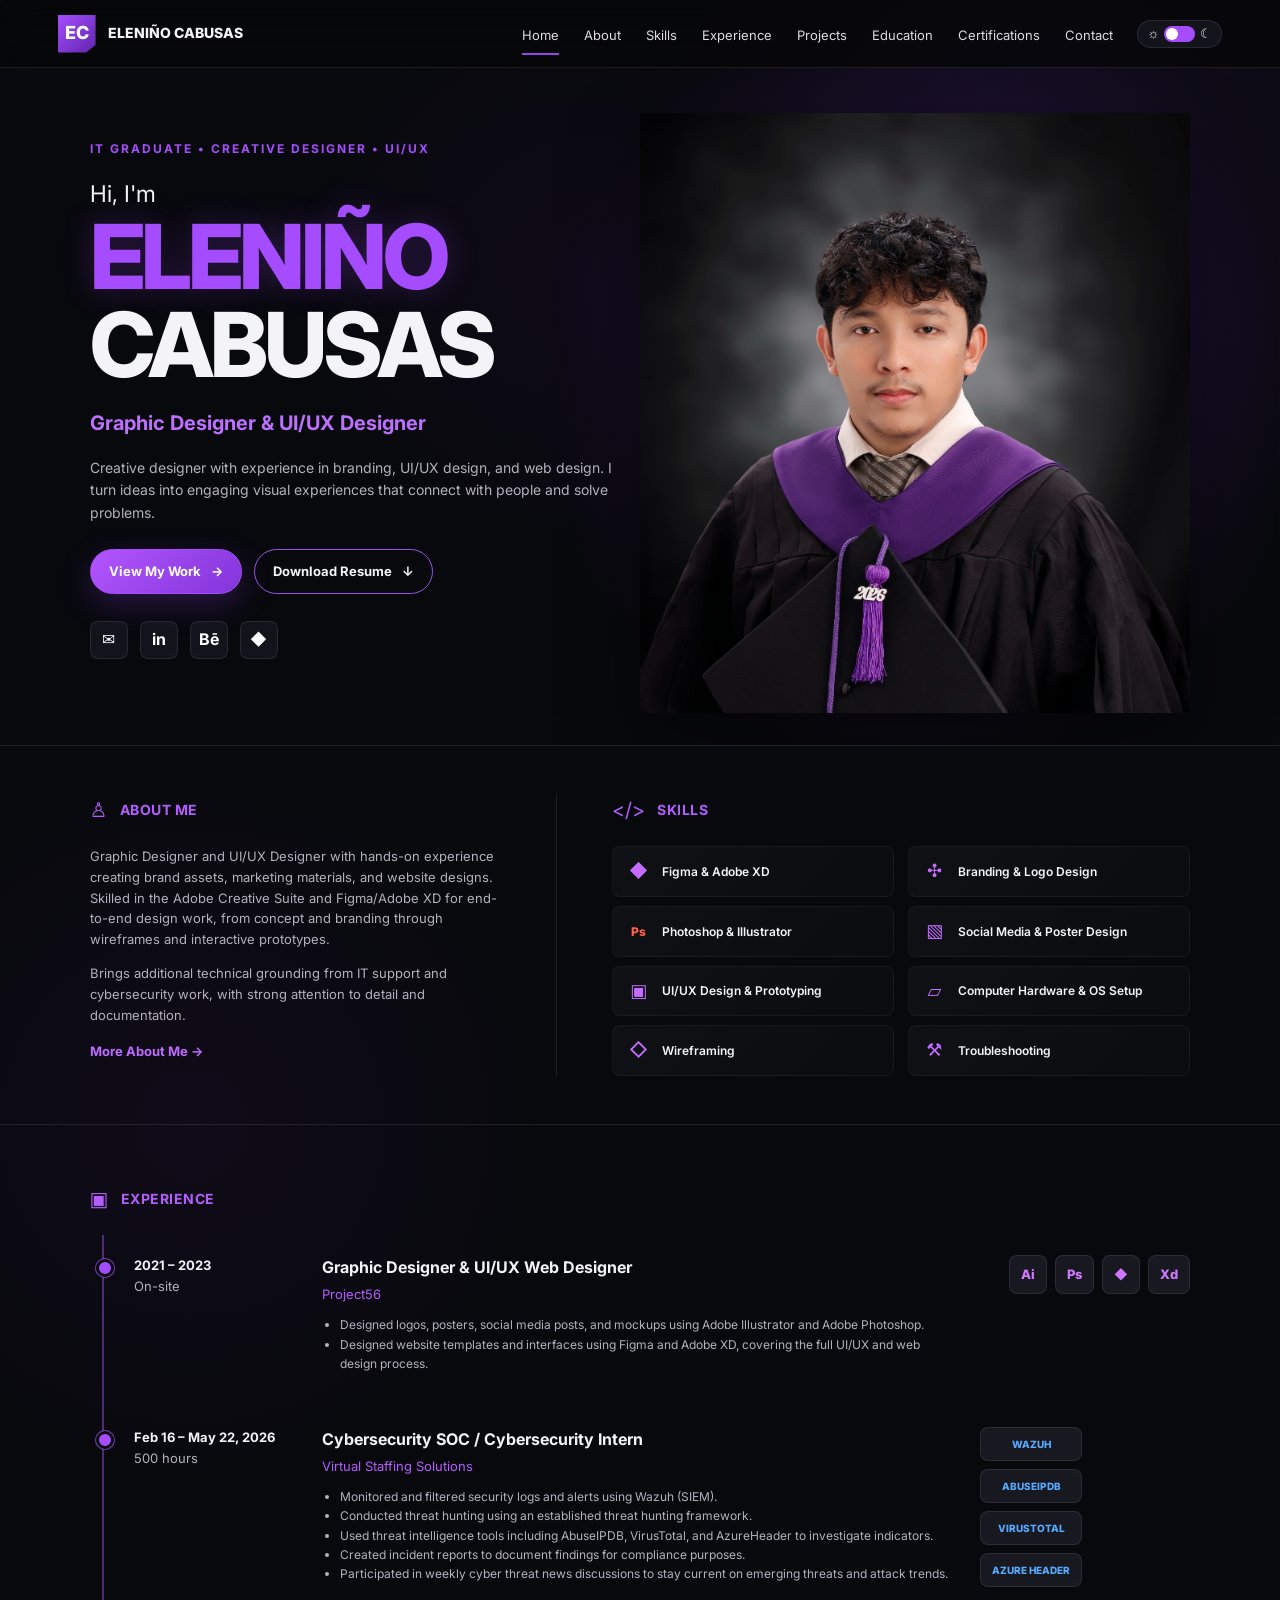
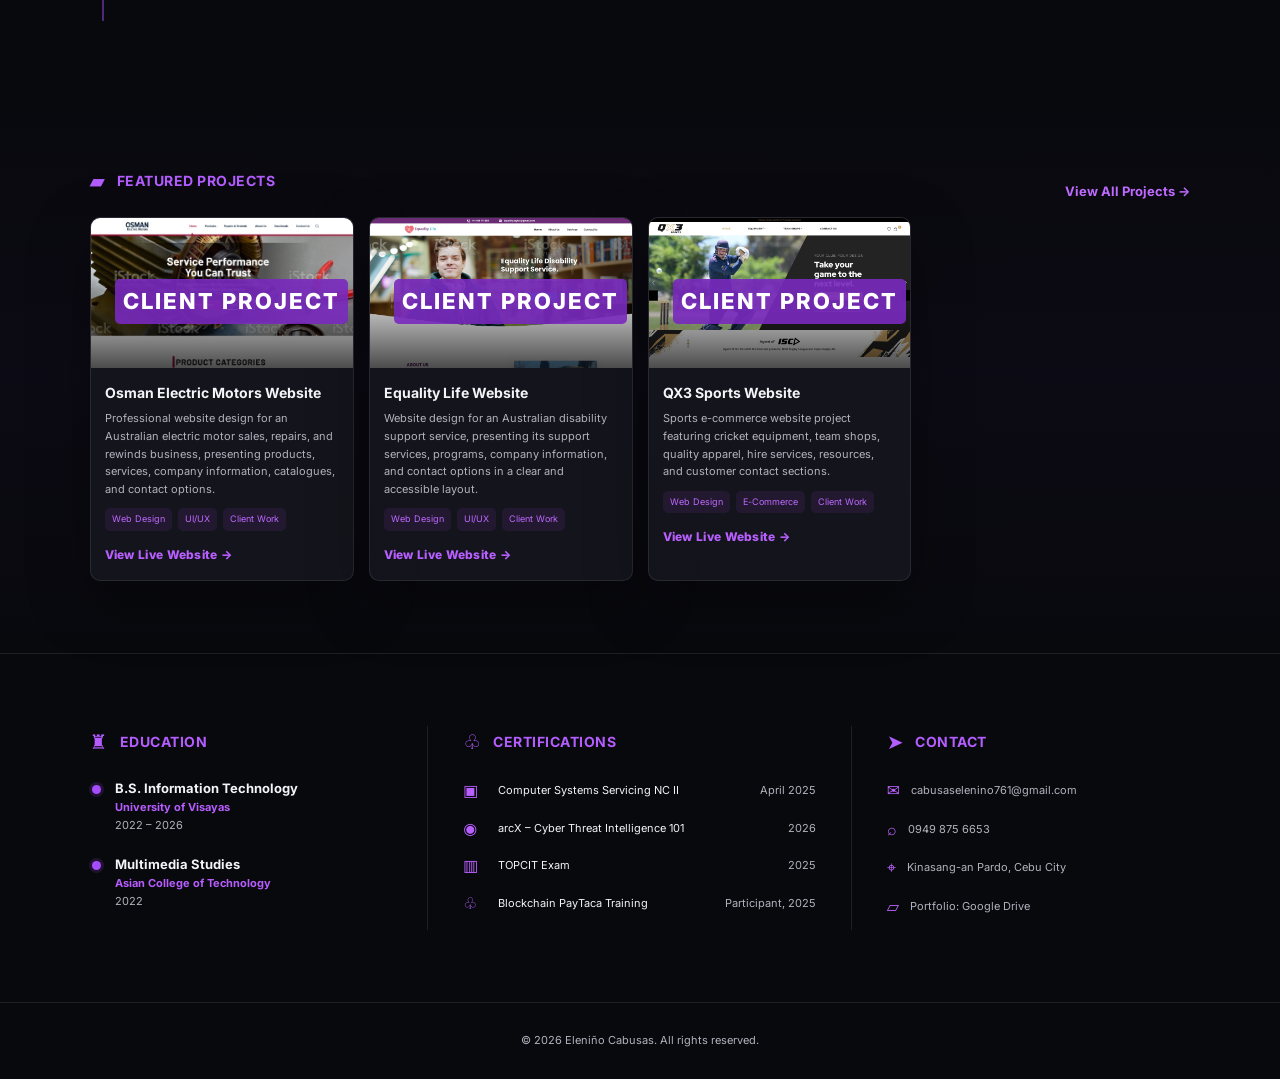
==== index.html @ f0942936 "Add files via upload" ====
<!DOCTYPE html>
<html lang="en">
<head>
  <meta charset="UTF-8">
  <meta name="viewport" content="width=device-width, initial-scale=1.0">
  <meta name="description" content="Eleniño Cabusas — Graphic Designer, UI/UX Designer, and IT graduate portfolio.">
  <title>Eleniño Cabusas | Portfolio</title>
  <link rel="preconnect" href="https://fonts.googleapis.com">
  <link rel="preconnect" href="https://fonts.gstatic.com" crossorigin>
  <link href="https://fonts.googleapis.com/css2?family=Inter:wght@400;500;600;700;800&display=swap" rel="stylesheet">
  <link rel="stylesheet" href="style.css">
</head>
<body>
  <header class="navbar" id="navbar">
    <a class="brand" href="#home" aria-label="Eleniño Cabusas home">
      <span class="brand-mark">EC</span>
      <span>ELENIÑO CABUSAS</span>
    </a>

    <nav class="nav-links" id="navLinks" aria-label="Main navigation">
      <a class="active" href="#home">Home</a>
      <a href="#about">About</a>
      <a href="#skills">Skills</a>
      <a href="#experience">Experience</a>
      <a href="#projects">Projects</a>
      <a href="#education">Education</a>
      <a href="#certifications">Certifications</a>
      <a href="#contact">Contact</a>
    </nav>

    <div class="nav-actions">
      <button class="theme-toggle" id="themeToggle" type="button" aria-label="Toggle light and dark mode">
        <span>☼</span><span class="toggle-track"><span class="toggle-dot"></span></span><span>☾</span>
      </button>
      <button class="menu-toggle" id="menuToggle" type="button" aria-label="Open menu" aria-expanded="false">☰</button>
    </div>
  </header>

  <main>
    <section class="hero section" id="home">
      <div class="hero-bg"></div>
      <div class="hero-content reveal">
        <p class="eyebrow">IT Graduate • Creative Designer • UI/UX</p>
        <p class="hello">Hi, I'm</p>
        <h1><span>ELENIÑO</span><br>CABUSAS</h1>
        <h2>Graphic Designer &amp; UI/UX Designer</h2>
        <p class="hero-text">
          Creative designer with experience in branding, UI/UX design, and web design.
          I turn ideas into engaging visual experiences that connect with people and solve problems.
        </p>
        <div class="hero-buttons">
          <a class="btn btn-primary" href="#projects">View My Work <span>→</span></a>
          <a class="btn btn-outline" href="resume.pdf" download="resume.pdf">Download Resume <span>↓</span></a>
        </div>
        <div class="socials" aria-label="Social links">
          <a href="mailto:cabusaselenino761@gmail.com" aria-label="Email">✉</a>
          <a href="#" aria-label="LinkedIn">in</a>
          <a href="#" aria-label="Behance">Bē</a>
          <a href="#" aria-label="Figma">◆</a>
        </div>
      </div>

      <div class="hero-photo-wrap reveal">
        <div class="photo-glow"></div>
        <img src="enji.jpg" alt="Eleniño Cabusas in graduation attire" class="hero-photo"
             onerror="this.style.display='none'; document.querySelector('.photo-placeholder').style.display='grid';">
        <div class="photo-placeholder" aria-hidden="true">
          <span>EC</span>
          <small>Add your photo as <b>enji.jpg</b></small>
        </div>
      </div>
    </section>

    <section class="split-section section" id="about">
      <div class="about reveal">
        <div class="section-heading"><span>♙</span><h3>ABOUT ME</h3></div>
        <p>
          Graphic Designer and UI/UX Designer with hands-on experience creating brand assets,
          marketing materials, and website designs. Skilled in the Adobe Creative Suite and
          Figma/Adobe XD for end-to-end design work, from concept and branding through wireframes
          and interactive prototypes.
        </p>
        <p>
          Brings additional technical grounding from IT support and cybersecurity work, with strong
          attention to detail and documentation.
        </p>
        <a href="#experience" class="text-btn">More About Me <span>→</span></a>
      </div>

      <div class="skills reveal" id="skills">
        <div class="section-heading"><span>&lt;/&gt;</span><h3>SKILLS</h3></div>
        <div class="skill-grid">
          <div class="skill-card"><span class="skill-icon figma">◆</span>Figma &amp; Adobe XD</div>
          <div class="skill-card"><span class="skill-icon">✣</span>Branding &amp; Logo Design</div>
          <div class="skill-card"><span class="skill-icon adobe">Ps</span>Photoshop &amp; Illustrator</div>
          <div class="skill-card"><span class="skill-icon">▧</span>Social Media &amp; Poster Design</div>
          <div class="skill-card"><span class="skill-icon">▣</span>UI/UX Design &amp; Prototyping</div>
          <div class="skill-card"><span class="skill-icon">▱</span>Computer Hardware &amp; OS Setup</div>
          <div class="skill-card"><span class="skill-icon">◇</span>Wireframing</div>
          <div class="skill-card"><span class="skill-icon">⚒</span>Troubleshooting</div>
        </div>
      </div>
    </section>

    <section class="section experience-section" id="experience">
      <div class="section-heading reveal"><span>▣</span><h3>EXPERIENCE</h3></div>

      <article class="timeline-item reveal">
        <div class="timeline-date">
          <strong>2021 – 2023</strong>
          <span>On-site</span>
        </div>
        <div class="timeline-content">
          <h4>Graphic Designer &amp; UI/UX Web Designer</h4>
          <a href="#" class="company">Project56</a>
          <ul>
            <li>Designed logos, posters, social media posts, and mockups using Adobe Illustrator and Adobe Photoshop.</li>
            <li>Designed website templates and interfaces using Figma and Adobe XD, covering the full UI/UX and web design process.</li>
          </ul>
        </div>
        <div class="tool-stack">
          <span>Ai</span><span>Ps</span><span>◆</span><span>Xd</span>
        </div>
      </article>

      <article class="timeline-item reveal">
        <div class="timeline-date">
          <strong>Feb 16 – May 22, 2026</strong>
          <span>500 hours</span>
        </div>
        <div class="timeline-content">
          <h4>Cybersecurity SOC / Cybersecurity Intern</h4>
          <a href="#" class="company">Virtual Staffing Solutions</a>
          <ul>
            <li>Monitored and filtered security logs and alerts using Wazuh (SIEM).</li>
            <li>Conducted threat hunting using an established threat hunting framework.</li>
            <li>Used threat intelligence tools including AbuseIPDB, VirusTotal, and AzureHeader to investigate indicators.</li>
            <li>Created incident reports to document findings for compliance purposes.</li>
            <li>Participated in weekly cyber threat news discussions to stay current on emerging threats and attack trends.</li>
          </ul>
        </div>
        <div class="tool-stack cyber">
          <span>WAZUH</span><span>ABUSEIPDB</span><span>VIRUSTOTAL</span><span>AZURE HEADER</span>
        </div>
      </article>
    </section>

    <section class="section projects-section" id="projects">
      <div class="section-title-row reveal">
        <div class="section-heading"><span>▰</span><h3>FEATURED PROJECTS</h3></div>
        <a href="#" class="view-all">View All Projects →</a>
      </div>

      <div class="project-grid">
        <a class="project-card project-link reveal" href="https://osmanelectricmotors.com.au/" target="_blank" rel="noopener noreferrer" aria-label="View Osman Electric Motors live website"><div class="project-image project-placeholder">
            <img src="client-projects/project-1/OsmanMotors_WebsiteMockUp.jpg" alt="Osman Electric Motors website homepage mockup"
                 onerror="this.style.display='none'; this.parentElement.classList.add('empty');">
            <span class="placeholder-number">01</span>
            <span class="client-badge">CLIENT PROJECT</span>
          </div>
          <div class="project-body">
            <h4>Osman Electric Motors Website</h4>
            <p>Professional website design for an Australian electric motor sales, repairs, and rewinds business, presenting products, services, company information, catalogues, and contact options.</p>
            <div class="tags"><span>Web Design</span><span>UI/UX</span><span>Client Work</span></div>
            <span class="project-cta">View Live Website →</span>
          </div></a>
        <a class="project-card project-link reveal" href="https://equalitylife.com.au/" target="_blank" rel="noopener noreferrer" aria-label="View Equality Life live website"><div class="project-image project-placeholder">
            <img src="client-projects/project-2/EqualityLife_WebsiteMockUp.jpg" alt="Equality Life website homepage mockup"
                 onerror="this.style.display='none'; this.parentElement.classList.add('empty');">
            <span class="placeholder-number">02</span>
            <span class="client-badge">CLIENT PROJECT</span>
          </div>
          <div class="project-body">
            <h4>Equality Life Website</h4>
            <p>Website design for an Australian disability support service, presenting its support services, programs, company information, and contact options in a clear and accessible layout.</p>
            <div class="tags"><span>Web Design</span><span>UI/UX</span><span>Client Work</span></div>
            <span class="project-cta">View Live Website →</span>
          </div></a>
        <a class="project-card project-link reveal" href="https://qx3sports.com.au/" target="_blank" rel="noopener noreferrer" aria-label="View QX3 Sports live website"><div class="project-image project-placeholder">
            <img src="client-projects/project-3/QX3_WebMockup.jpg" alt="QX3 Sports website homepage mockup"
                 onerror="this.style.display='none'; this.parentElement.classList.add('empty');">
            <span class="placeholder-number">03</span>
            <span class="client-badge">CLIENT PROJECT</span>
          </div>
          <div class="project-body">
            <h4>QX3 Sports Website</h4>
            <p>Sports e-commerce website project featuring cricket equipment, team shops, quality apparel, hire services, resources, and customer contact sections.</p>
            <div class="tags"><span>Web Design</span><span>E-Commerce</span><span>Client Work</span></div>
            <span class="project-cta">View Live Website →</span>
          </div></a>
      </div>
    </section>

    <section class="bottom-grid section">
      <div class="info-panel reveal" id="education">
        <div class="section-heading"><span>♜</span><h3>EDUCATION</h3></div>
        <div class="education-item">
          <span class="dot"></span>
          <div><strong>B.S. Information Technology</strong><b>University of Visayas</b><small>2022 – 2026</small></div>
        </div>
        <div class="education-item">
          <span class="dot"></span>
          <div><strong>Multimedia Studies</strong><b>Asian College of Technology</b><small>2022</small></div>
        </div>
      </div>

      <div class="info-panel reveal" id="certifications">
        <div class="section-heading"><span>♧</span><h3>CERTIFICATIONS</h3></div>
        <div class="cert-list">
          <div><span>▣</span><p>Computer Systems Servicing NC II</p><time>April 2025</time></div>
          <div><span>◉</span><p>arcX – Cyber Threat Intelligence 101</p><time>2026</time></div>
          <div><span>▥</span><p>TOPCIT Exam</p><time>2025</time></div>
          <div><span>♧</span><p>Blockchain PayTaca Training</p><time>Participant, 2025</time></div>
        </div>
      </div>

      <div class="info-panel reveal" id="contact">
        <div class="section-heading"><span>➤</span><h3>CONTACT</h3></div>
        <div class="contact-list">
          <a href="mailto:cabusaselenino761@gmail.com"><span>✉</span>cabusaselenino761@gmail.com</a>
          <a href="tel:09498756653"><span>⌕</span>0949 875 6653</a>
          <span><span>⌖</span>Kinasang-an Pardo, Cebu City</span>
          <a href="#" id="portfolioDrive"><span>▱</span>Portfolio: Google Drive</a>
        </div>
      </div>
    </section>
  </main>

  <footer>
    <p>© <span id="year"></span> Eleniño Cabusas. All rights reserved.</p>
  </footer>

  <button class="back-top" id="backTop" aria-label="Back to top">↑</button>
  <script src="script.js"></script>
</body>
</html>
---- style.css ----
:root {
  --bg: #08090d;
  --bg-soft: #101117;
  --card: rgba(24, 24, 32, .78);
  --card-2: #15151d;
  --text: #f4f3f7;
  --muted: #b4b1bd;
  --line: rgba(255,255,255,.09);
  --purple: #a64cff;
  --purple-2: #7e36d8;
  --shadow: 0 20px 60px rgba(0,0,0,.35);
}

* { box-sizing: border-box; }
html { scroll-behavior: smooth; }
body {
  margin: 0;
  font-family: "Inter", system-ui, sans-serif;
  color: var(--text);
  background:
    radial-gradient(circle at 80% 8%, rgba(129,55,216,.13), transparent 24rem),
    radial-gradient(circle at 15% 42%, rgba(104,41,171,.08), transparent 22rem),
    var(--bg);
  line-height: 1.6;
}
body.light {
  --bg: #f5f4f8;
  --bg-soft: #fff;
  --card: rgba(255,255,255,.9);
  --card-2: #fff;
  --text: #16131c;
  --muted: #5f5968;
  --line: rgba(20,15,30,.12);
  --shadow: 0 20px 60px rgba(55,32,80,.12);
  background: #f5f4f8;
}
a { color: inherit; text-decoration: none; }
button, a { -webkit-tap-highlight-color: transparent; }

.navbar {
  position: sticky; top: 0; z-index: 1000;
  min-height: 68px;
  padding: 0 4.5%;
  display: flex; align-items: center; gap: 24px;
  background: rgba(7,7,10,.78);
  backdrop-filter: blur(18px);
  border-bottom: 1px solid var(--line);
}
.light .navbar { background: rgba(255,255,255,.8); }
.brand { display:flex; align-items:center; gap:12px; font-weight:800; font-size:14px; white-space:nowrap; }
.brand-mark {
  width: 38px; height: 38px; display:grid; place-items:center;
  font-size:18px; font-weight:800; color:#fff;
  background: linear-gradient(135deg,var(--purple),#5f25ad);
  clip-path: polygon(0 0,100% 0,100% 80%,75% 100%,0 100%);
}
.nav-links { margin-left:auto; display:flex; gap:25px; align-items:center; }
.nav-links a { position:relative; font-size:13px; color:var(--text); opacity:.9; padding:23px 0 19px; }
.nav-links a::after {
  content:""; position:absolute; left:0; right:0; bottom:10px; height:2px;
  transform:scaleX(0); transform-origin:left; transition:.25s;
  background:var(--purple);
}
.nav-links a:hover::after, .nav-links a.active::after { transform:scaleX(1); }
.nav-actions { display:flex; align-items:center; gap:12px; }
.theme-toggle {
  border:1px solid var(--line); background:var(--card);
  color:var(--text); border-radius:999px; padding:5px 9px;
  display:flex; align-items:center; gap:5px; cursor:pointer;
}
.toggle-track { width:31px; height:16px; background:var(--purple); border-radius:20px; padding:2px; }
.toggle-dot { display:block; width:12px; height:12px; border-radius:50%; background:white; transition:.25s; }
.light .toggle-dot { transform:translateX(15px); }
.menu-toggle { display:none; background:none; border:0; color:var(--text); font-size:25px; cursor:pointer; }

.section { padding: 72px 7%; }
.hero {
  min-height: 620px; display:grid; grid-template-columns:1fr 1fr;
  align-items:center; position:relative; overflow:hidden; padding-top:45px;
}
.hero-bg {
  position:absolute; inset:0; pointer-events:none;
  background:
    radial-gradient(circle at 72% 48%, rgba(131,47,230,.2), transparent 24rem),
    radial-gradient(circle at 45% 30%, rgba(100,34,170,.07), transparent 17rem);
}
.hero-content { position:relative; z-index:2; max-width:630px; }
.eyebrow { color:var(--purple); font-size:12px; font-weight:700; letter-spacing:2px; text-transform:uppercase; }
.hello { font-size:23px; margin:18px 0 0; }
h1 { margin:0; font-size:clamp(58px,7vw,100px); line-height:.98; letter-spacing:-4px; font-weight:800; }
h1 span { color:var(--purple); text-shadow:0 0 30px rgba(166,76,255,.25); }
.hero h2 { color:#bd70ff; font-size:20px; margin:18px 0; }
.hero-text { color:var(--muted); max-width:540px; font-size:14px; }
.hero-buttons { display:flex; gap:12px; margin-top:25px; flex-wrap:wrap; }
.btn {
  display:inline-flex; align-items:center; gap:10px; padding:11px 18px;
  border-radius:999px; font-size:13px; font-weight:700; border:1px solid var(--purple);
  transition:.25s;
}
.btn-primary { background:linear-gradient(135deg,#b356ff,#8234da); color:#fff; box-shadow:0 10px 30px rgba(126,54,216,.28); }
.btn-outline { color:var(--text); border-color:#9b50ed; }
.btn:hover { transform:translateY(-2px); }
.socials { display:flex; gap:12px; margin-top:27px; }
.socials a {
  width:38px; height:38px; border:1px solid var(--line); background:var(--card);
  border-radius:8px; display:grid; place-items:center; font-weight:700; color:#fff;
}
.socials a:hover { border-color:var(--purple); color:var(--purple); }
.hero-photo-wrap { position:relative; height:560px; display:grid; place-items:end center; }
.photo-glow {
  position:absolute; width:520px; height:520px; border-radius:50%;
  background:radial-gradient(circle,rgba(140,48,236,.33),transparent 65%);
  filter:blur(8px);
}
.hero-photo {
  position:relative; z-index:1; width:min(100%,560px); max-height:600px;
  object-fit:cover; object-position:50% 15%;
  filter:drop-shadow(0 30px 40px rgba(0,0,0,.45));
  align-self:end;
}
.photo-placeholder {
  display:none; position:relative; z-index:1; width:370px; height:480px;
  border:1px dashed #9e55e8; border-radius:25px; place-items:center;
  background:linear-gradient(145deg,#21112f,#0d0c12); text-align:center;
}
.photo-placeholder span { font-size:90px; font-weight:800; color:var(--purple); }
.photo-placeholder small { color:var(--muted); }

.split-section {
  display:grid; grid-template-columns:.85fr 1.15fr; gap:0;
  border-top:1px solid var(--line); border-bottom:1px solid var(--line);
  padding-top:48px; padding-bottom:48px;
}
.about { padding-right:55px; border-right:1px solid var(--line); }
.skills { padding-left:55px; }
.section-heading { display:flex; align-items:center; gap:12px; color:#b45dff; margin-bottom:20px; }
.section-heading span { font-size:20px; }
.section-heading h3 { margin:0; font-size:14px; letter-spacing:.5px; }
.about p { color:var(--muted); font-size:13px; }
.text-btn, .view-all { color:#bf6aff; font-size:13px; font-weight:700; }
.skill-grid { display:grid; grid-template-columns:1fr 1fr; gap:9px 14px; }
.skill-card {
  background:linear-gradient(135deg,rgba(255,255,255,.035),rgba(255,255,255,.015));
  border:1px solid rgba(255,255,255,.045); padding:10px 13px;
  border-radius:8px; display:flex; align-items:center; gap:12px; font-size:12px; font-weight:600;
}
.skill-icon { color:#c46cff; min-width:24px; font-size:18px; text-align:center; }
.skill-icon.adobe { color:#ff604c; font-weight:800; font-size:12px; }

.experience-section { padding-top:58px; }
.timeline-item {
  display:grid; grid-template-columns:160px 1fr 210px; gap:28px;
  position:relative; padding:20px 0 34px;
  border-left:2px solid rgba(169,79,255,.45); margin-left:12px; padding-left:30px;
}
.timeline-item::before {
  content:""; position:absolute; left:-8px; top:24px; width:12px; height:12px;
  border-radius:50%; background:var(--purple); border:3px solid var(--bg);
  box-shadow:0 0 0 1px rgba(170,80,255,.7);
}
.timeline-date { color:var(--text); display:flex; flex-direction:column; font-size:13px; }
.timeline-date span { color:var(--muted); }
.timeline-content h4 { margin:0; font-size:16px; }
.company { color:#b45cff; font-size:13px; }
.timeline-content ul { padding-left:18px; margin:9px 0 0; color:var(--muted); font-size:12px; }
.tool-stack { display:flex; align-content:flex-start; justify-content:flex-end; gap:8px; flex-wrap:wrap; }
.tool-stack span {
  background:#171820; border:1px solid var(--line); border-radius:8px; padding:8px 11px;
  color:#cf78ff; font-weight:800; font-size:13px;
}
.tool-stack.cyber { flex-direction:column; align-items:stretch; }
.tool-stack.cyber span { color:#58aaff; font-size:10px; text-align:center; }

.projects-section { background:linear-gradient(180deg,transparent,rgba(130,46,215,.035),transparent); }
.section-title-row { display:flex; align-items:center; justify-content:space-between; }
.project-grid { display:grid; grid-template-columns:repeat(4,1fr); gap:15px; }
.project-card {
  background:var(--card); border:1px solid var(--line); border-radius:10px; overflow:hidden;
  box-shadow:var(--shadow); transition:.3s;
}
.project-card:hover { transform:translateY(-6px); border-color:rgba(171,77,255,.55); }
.project-image {
  height:150px; display:flex; flex-direction:column; justify-content:center; align-items:center;
  gap:2px; position:relative; overflow:hidden;
}
.project-image::before { content:""; position:absolute; inset:0; background:linear-gradient(135deg,rgba(255,255,255,.07),transparent); }
.project-image span { position:relative; font-size:22px; font-weight:800; letter-spacing:2px; }
.project-image b { position:relative; color:#bb6bff; font-size:11px; letter-spacing:3px; }
.project-1 { background:linear-gradient(135deg,#062e36,#061014); }
.project-2 { background:linear-gradient(135deg,#dfead5,#6f8f63); color:#24411f; }
.project-3 { background:linear-gradient(135deg,#241145,#7923ae); }
.project-4 { background:linear-gradient(135deg,#ecebf1,#9e9ba7); color:#222; }
.project-body { padding:14px; }
.project-body h4 { margin:0 0 6px; font-size:14px; }
.project-body p { color:var(--muted); font-size:11px; min-height:52px; margin:0 0 10px; }
.tags { display:flex; gap:6px; flex-wrap:wrap; }
.tags span { color:#be68ff; background:rgba(153,67,225,.1); padding:4px 7px; border-radius:5px; font-size:9px; }

.bottom-grid { display:grid; grid-template-columns:1fr 1.25fr 1fr; gap:0; border-top:1px solid var(--line); }
.info-panel { padding:0 35px; border-right:1px solid var(--line); }
.info-panel:first-child { padding-left:0; }
.info-panel:last-child { border-right:0; padding-right:0; }
.education-item { position:relative; display:flex; gap:14px; margin:0 0 20px; padding-left:2px; }
.education-item .dot { width:9px; height:9px; margin-top:7px; border-radius:50%; background:var(--purple); box-shadow:0 0 0 3px rgba(166,76,255,.15); flex:none; }
.education-item strong,.education-item b,.education-item small { display:block; }
.education-item strong { font-size:13px; }
.education-item b { color:#b75dff; font-size:11px; }
.education-item small { color:var(--muted); font-size:11px; }
.cert-list > div { display:grid; grid-template-columns:28px 1fr auto; gap:7px; align-items:center; margin-bottom:12px; }
.cert-list span { color:#b85fff; }
.cert-list p,.cert-list time { margin:0; font-size:11px; }
.cert-list time { color:var(--muted); }
.contact-list { display:flex; flex-direction:column; gap:13px; font-size:11px; color:var(--muted); }
.contact-list a:hover { color:var(--purple); }
.contact-list > a,.contact-list > span { display:flex; align-items:center; gap:11px; }
.contact-list > a > span,.contact-list > span > span { color:#bd62ff; font-size:16px; }

footer { text-align:center; border-top:1px solid var(--line); padding:18px; color:var(--muted); font-size:11px; }
.back-top {
  position:fixed; right:24px; bottom:24px; z-index:100;
  width:42px; height:42px; border:0; border-radius:50%;
  color:#fff; background:linear-gradient(135deg,#b15cff,#7931cb);
  cursor:pointer; opacity:0; transform:translateY(15px); pointer-events:none; transition:.25s;
}
.back-top.show { opacity:1; transform:none; pointer-events:auto; }

.reveal { opacity:0; transform:translateY(22px); transition:opacity .65s ease,transform .65s ease; }
.reveal.visible { opacity:1; transform:none; }

@media (max-width: 1050px) {
  .nav-links { gap:15px; }
  .nav-links a { font-size:12px; }
  .project-grid { grid-template-columns:repeat(2,1fr); }
  .timeline-item { grid-template-columns:130px 1fr; }
  .tool-stack { grid-column:2; justify-content:flex-start; }
}
@media (max-width: 800px) {
  .navbar { padding:0 5%; }
  .menu-toggle { display:block; }
  .theme-toggle { display:none; }
  .nav-links {
    display:none; position:absolute; top:68px; left:0; right:0; margin:0;
    padding:12px 7%; flex-direction:column; align-items:flex-start; gap:0;
    background:rgba(9,9,13,.98); border-bottom:1px solid var(--line);
  }
  .light .nav-links { background:#fff; }
  .nav-links.open { display:flex; }
  .nav-links a { width:100%; padding:12px 0; }
  .nav-links a::after { bottom:4px; }
  .hero { grid-template-columns:1fr; min-height:auto; padding-top:55px; }
  .hero-content { max-width:none; }
  .hero-photo-wrap { height:430px; margin-top:10px; }
  .hero-photo { max-height:450px; }
  .split-section { grid-template-columns:1fr; }
  .about { padding:0 0 35px; border-right:0; border-bottom:1px solid var(--line); }
  .skills { padding:35px 0 0; }
  .bottom-grid { grid-template-columns:1fr; gap:35px; }
  .info-panel,.info-panel:first-child,.info-panel:last-child { border-right:0; padding:0; }
}
@media (max-width: 560px) {
  .section { padding:55px 5%; }
  .brand span:last-child { display:none; }
  h1 { font-size:54px; letter-spacing:-2px; }
  .hero h2 { font-size:17px; }
  .skill-grid,.project-grid { grid-template-columns:1fr; }
  .timeline-item { grid-template-columns:1fr; gap:10px; margin-left:6px; padding-left:22px; }
  .tool-stack { grid-column:auto; }
  .tool-stack.cyber { flex-direction:row; }
  .section-title-row { align-items:flex-start; gap:15px; }
  .view-all { white-space:nowrap; }
}

.project-client { background:#111; position:relative; }
.project-client img { width:100%; height:100%; object-fit:cover; object-position:top center; display:block; }
.project-client::after { content:""; position:absolute; inset:0; background:linear-gradient(180deg,transparent 45%,rgba(0,0,0,.65)); pointer-events:none; }
.client-badge {
  position:absolute; left:10px; bottom:10px; z-index:2;
  padding:5px 8px; border-radius:5px; background:rgba(120,42,190,.9);
  color:#fff; font-size:8px; font-weight:800; letter-spacing:1px;
}

.project-placeholder {
  background:
    radial-gradient(circle at 30% 20%, rgba(173,82,255,.22), transparent 45%),
    linear-gradient(135deg,#17151e,#0c0b10);
  position:relative;
}
.project-placeholder img {
  position:absolute; inset:0; width:100%; height:100%;
  object-fit:cover; object-position:top center; display:block; z-index:1;
}
.project-placeholder::after {
  content:""; position:absolute; inset:0; z-index:2;
  background:linear-gradient(180deg,transparent 40%,rgba(0,0,0,.7));
  pointer-events:none;
}
.project-placeholder.empty::after { display:none; }
.placeholder-number {
  position:relative; z-index:0; font-size:56px; font-weight:800;
  color:rgba(183,91,255,.35); letter-spacing:-3px;
}
.project-placeholder .client-badge {
  z-index:3;
}
@media (max-width: 1050px) {
  .project-grid { grid-template-columns:repeat(2,1fr); }
}
@media (max-width: 560px) {
  .project-grid { grid-template-columns:1fr; }
}

.project-link { display:block; color:inherit; cursor:pointer; }
.project-link:focus-visible { outline:2px solid var(--purple); outline-offset:4px; }
.project-link .project-image { transition:transform .3s ease; }
.project-link:hover .project-image { transform:scale(1.015); }

.project-cta {
  display:inline-block;
  margin-top:14px;
  color:#b85fff;
  font-size:12px;
  font-weight:800;
  letter-spacing:.3px;
}
.project-link:hover .project-cta { text-decoration:underline; }
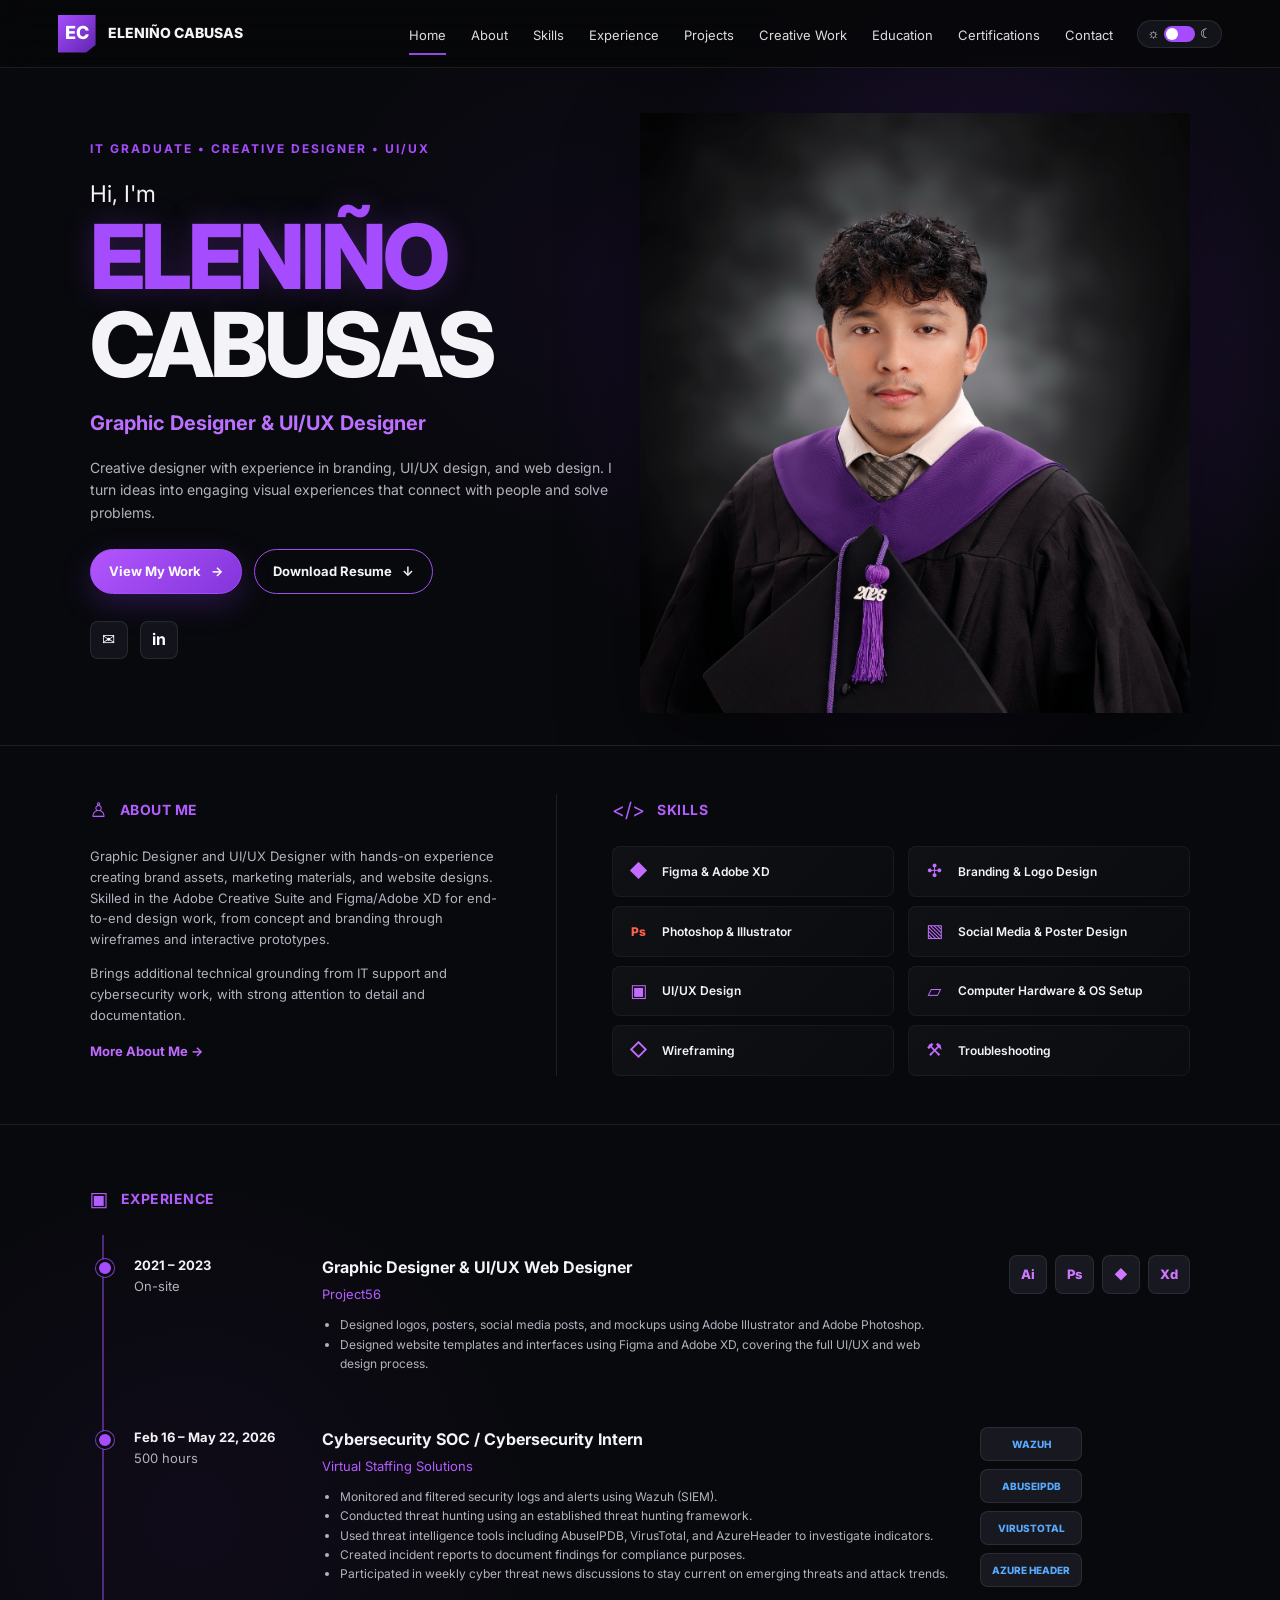
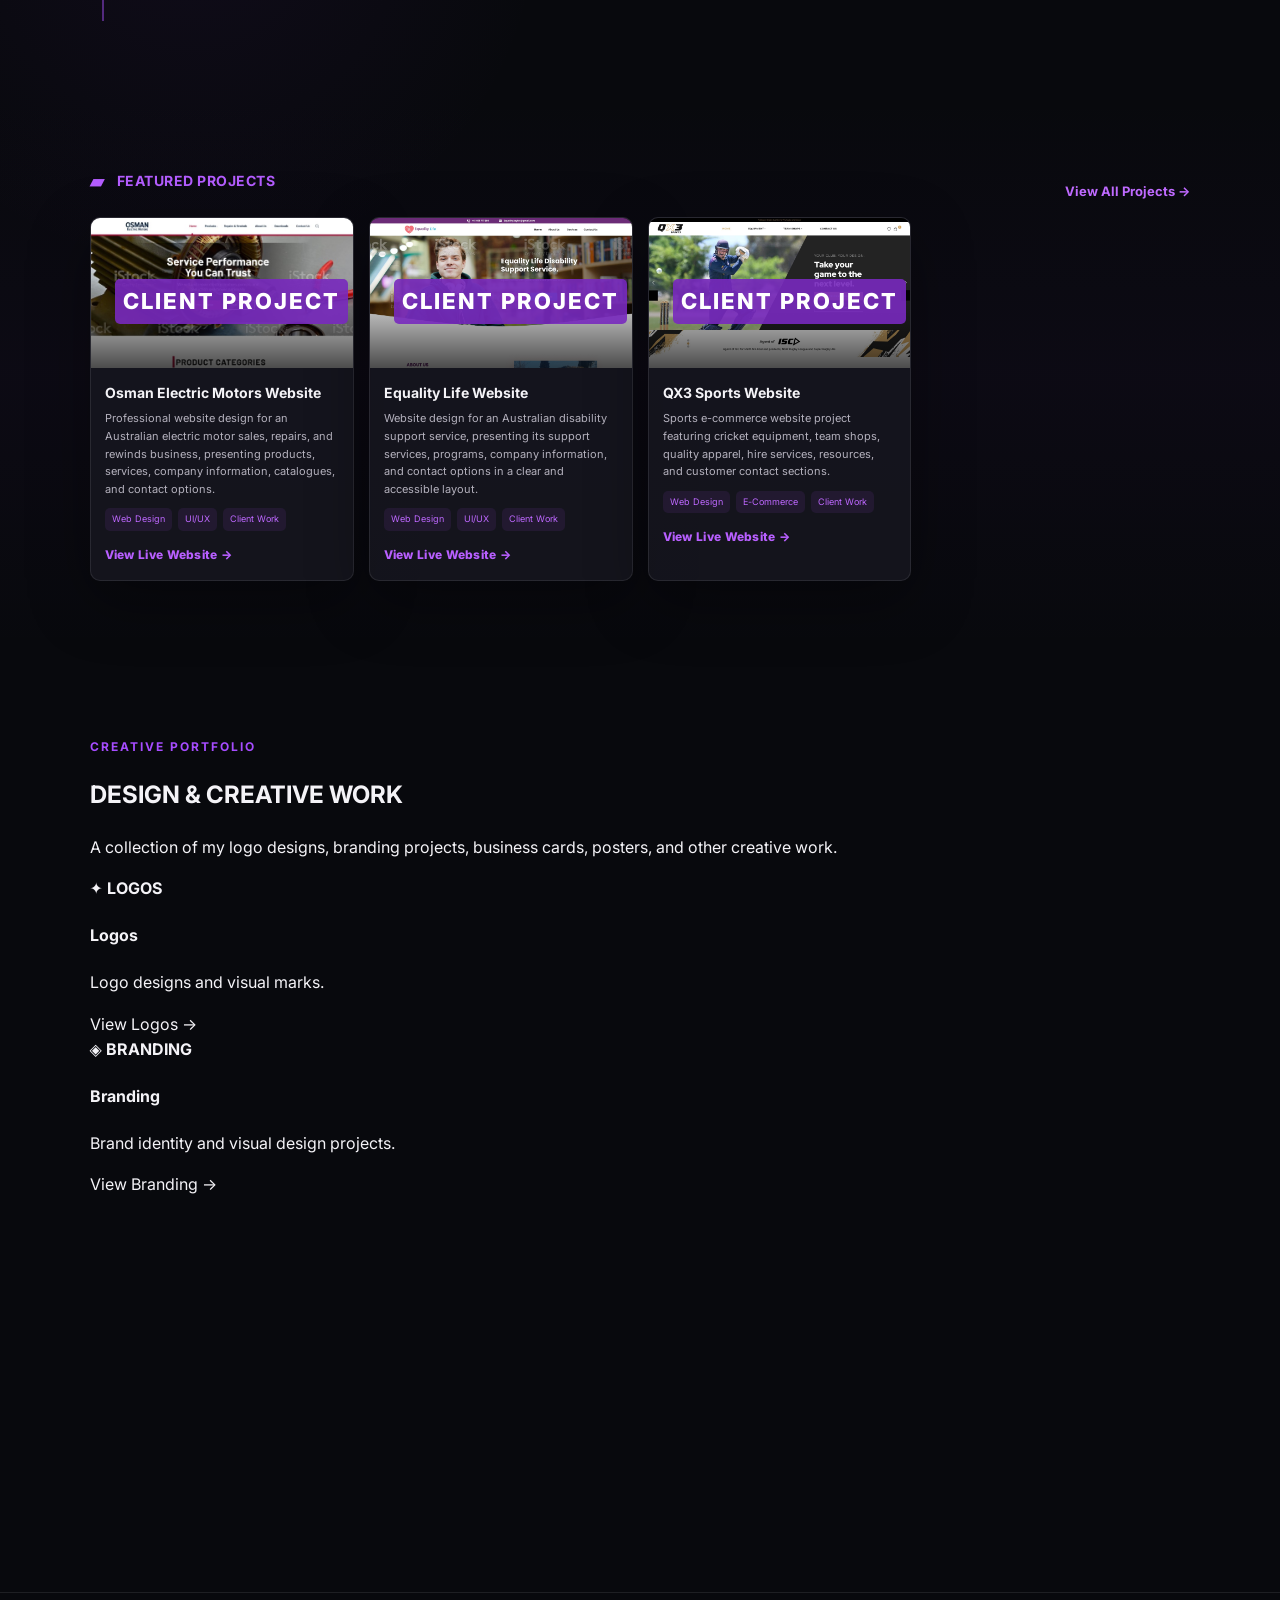
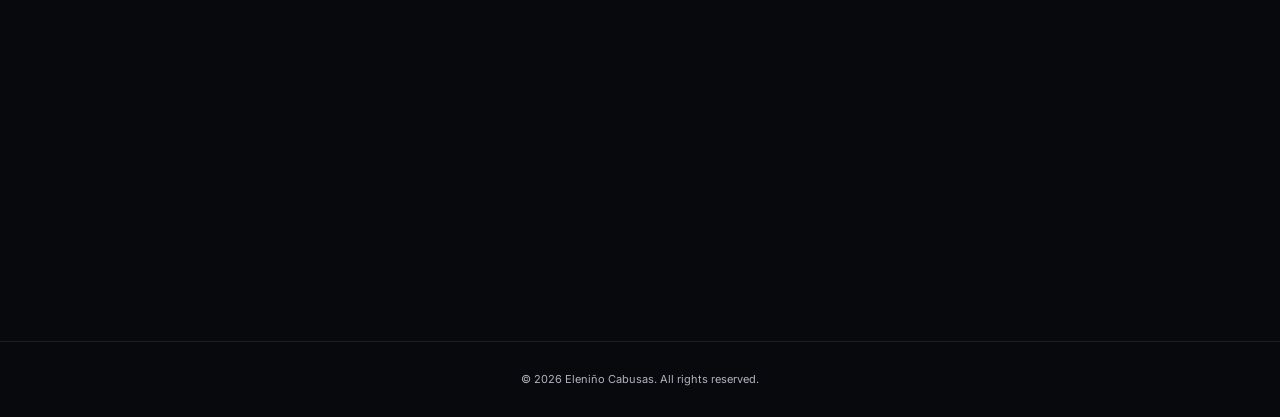
==== commit 975c63ea: "index.html" ====
--- a/index.html
+++ b/index.html
@@ -23,6 +23,7 @@
       <a href="#skills">Skills</a>
       <a href="#experience">Experience</a>
       <a href="#projects">Projects</a>
+      <a href="#creative-work">Creative Work</a>
       <a href="#education">Education</a>
       <a href="#certifications">Certifications</a>
       <a href="#contact">Contact</a>
@@ -54,9 +55,8 @@
         </div>
         <div class="socials" aria-label="Social links">
           <a href="mailto:cabusaselenino761@gmail.com" aria-label="Email">✉</a>
-          <a href="#" aria-label="LinkedIn">in</a>
-          <a href="#" aria-label="Behance">Bē</a>
-          <a href="#" aria-label="Figma">◆</a>
+          <a href="https://www.linkedin.com/in/elenino-cabusas-9288ba313
+" aria-label="LinkedIn">in</a>
         </div>
       </div>
 
@@ -94,7 +94,7 @@
           <div class="skill-card"><span class="skill-icon">✣</span>Branding &amp; Logo Design</div>
           <div class="skill-card"><span class="skill-icon adobe">Ps</span>Photoshop &amp; Illustrator</div>
           <div class="skill-card"><span class="skill-icon">▧</span>Social Media &amp; Poster Design</div>
-          <div class="skill-card"><span class="skill-icon">▣</span>UI/UX Design &amp; Prototyping</div>
+          <div class="skill-card"><span class="skill-icon">▣</span>UI/UX Design</div>
           <div class="skill-card"><span class="skill-icon">▱</span>Computer Hardware &amp; OS Setup</div>
           <div class="skill-card"><span class="skill-icon">◇</span>Wireframing</div>
           <div class="skill-card"><span class="skill-icon">⚒</span>Troubleshooting</div>
@@ -191,6 +191,71 @@
       </div>
     </section>
 
+    <section class="creative-section section" id="creative-work">
+      <div class="section-title-row">
+        <div>
+          <p class="eyebrow">CREATIVE PORTFOLIO</p>
+          <h2 class="creative-title">DESIGN &amp; CREATIVE WORK</h2>
+          <p class="creative-intro">
+            A collection of my logo designs, branding projects, business cards,
+            posters, and other creative work.
+          </p>
+        </div>
+      </div>
+
+      <div class="creative-grid">
+
+        <a class="creative-card reveal" href="creative-work/logos/index.html">
+          <div class="creative-preview">
+            <span class="creative-icon">✦</span>
+            <b>LOGOS</b>
+          </div>
+          <div class="creative-body">
+            <h4>Logos</h4>
+            <p>Logo designs and visual marks.</p>
+            <span class="creative-view">View Logos →</span>
+          </div>
+        </a>
+
+        <a class="creative-card reveal" href="creative-work/branding/index.html">
+          <div class="creative-preview">
+            <span class="creative-icon">◈</span>
+            <b>BRANDING</b>
+          </div>
+          <div class="creative-body">
+            <h4>Branding</h4>
+            <p>Brand identity and visual design projects.</p>
+            <span class="creative-view">View Branding →</span>
+          </div>
+        </a>
+
+        <a class="creative-card reveal" href="creative-work/business-cards/index.html">
+          <div class="creative-preview">
+            <span class="creative-icon">▣</span>
+            <b>BUSINESS CARDS</b>
+          </div>
+          <div class="creative-body">
+            <h4>Business Cards</h4>
+            <p>Business card designs showing both front and back.</p>
+            <span class="creative-view">View Business Cards →</span>
+          </div>
+        </a>
+
+        <a class="creative-card reveal" href="creative-work/posters/index.html">
+          <div class="creative-preview">
+            <span class="creative-icon">▤</span>
+            <b>POSTERS</b>
+          </div>
+          <div class="creative-body">
+            <h4>Posters</h4>
+            <p>Poster layouts and promotional graphics.</p>
+            <span class="creative-view">View Posters →</span>
+          </div>
+        </a>
+
+      </div>
+    </section>
+
     <section class="bottom-grid section">
       <div class="info-panel reveal" id="education">
         <div class="section-heading"><span>♜</span><h3>EDUCATION</h3></div>
@@ -220,7 +285,6 @@
           <a href="mailto:cabusaselenino761@gmail.com"><span>✉</span>cabusaselenino761@gmail.com</a>
           <a href="tel:09498756653"><span>⌕</span>0949 875 6653</a>
           <span><span>⌖</span>Kinasang-an Pardo, Cebu City</span>
-          <a href="#" id="portfolioDrive"><span>▱</span>Portfolio: Google Drive</a>
         </div>
       </div>
     </section>
